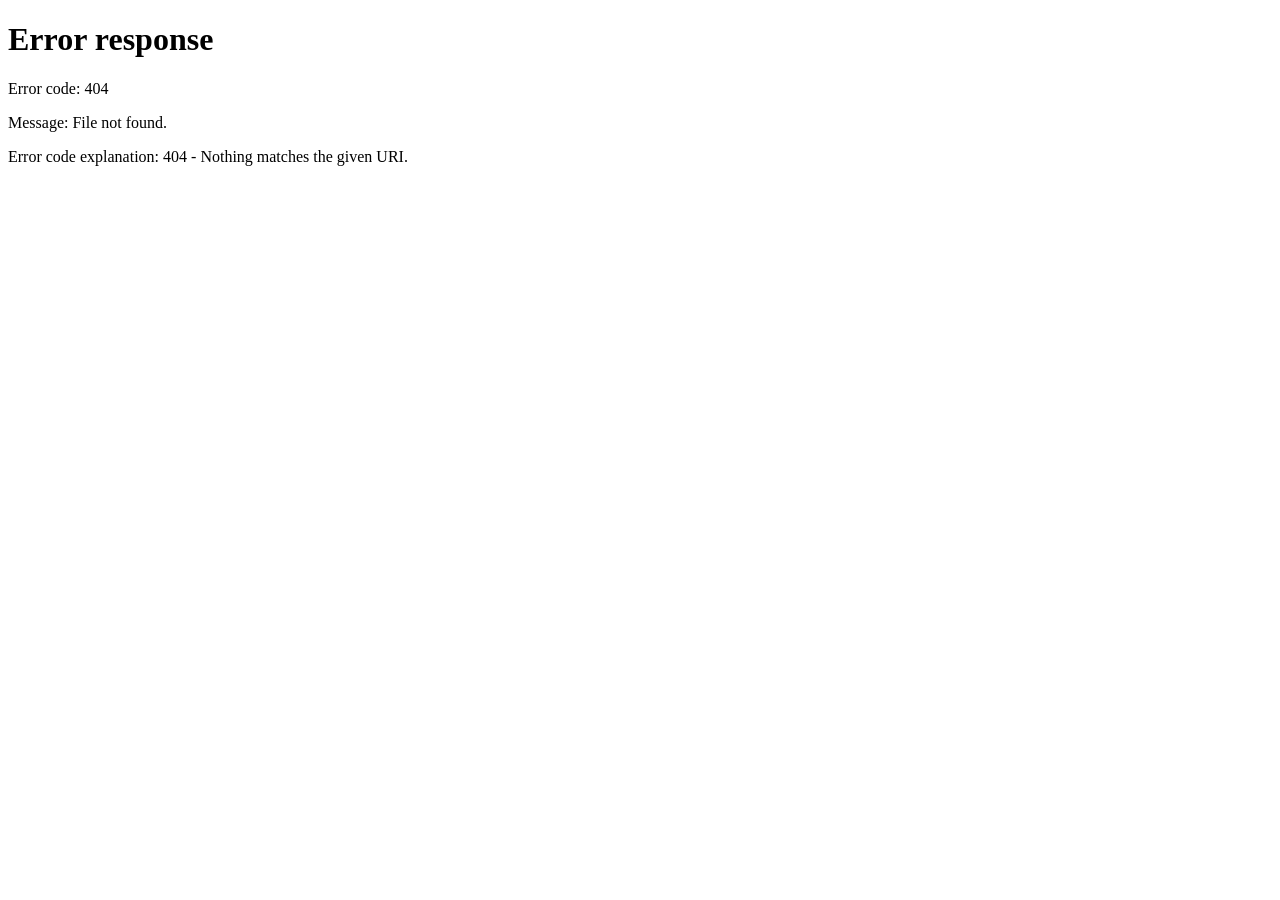
==== index.html @ ad3a66dc "Add root AdSense ads.txt" ====
<!DOCTYPE html>
<html lang="en">
<head>
  <meta charset="UTF-8">
  <meta name="viewport" content="width=device-width, initial-scale=1.0">
  <title>ELEMENTAL RUN</title>
  <meta name="description" content="Play ELEMENTAL RUN in your browser.">
  <meta name="google-adsense-account" content="ca-pub-4666514897532022">
  <meta http-equiv="refresh" content="0; url=/elemental-run-browser-v1.3/">
  <link rel="canonical" href="https://shephhh.github.io/elemental-run-browser-v1.3/">
  <script async src="https://pagead2.googlesyndication.com/pagead/js/adsbygoogle.js?client=ca-pub-4666514897532022" crossorigin="anonymous"></script>
</head>
<body>
  <p>Opening <a href="/elemental-run-browser-v1.3/">ELEMENTAL RUN</a>…</p>
</body>
</html>
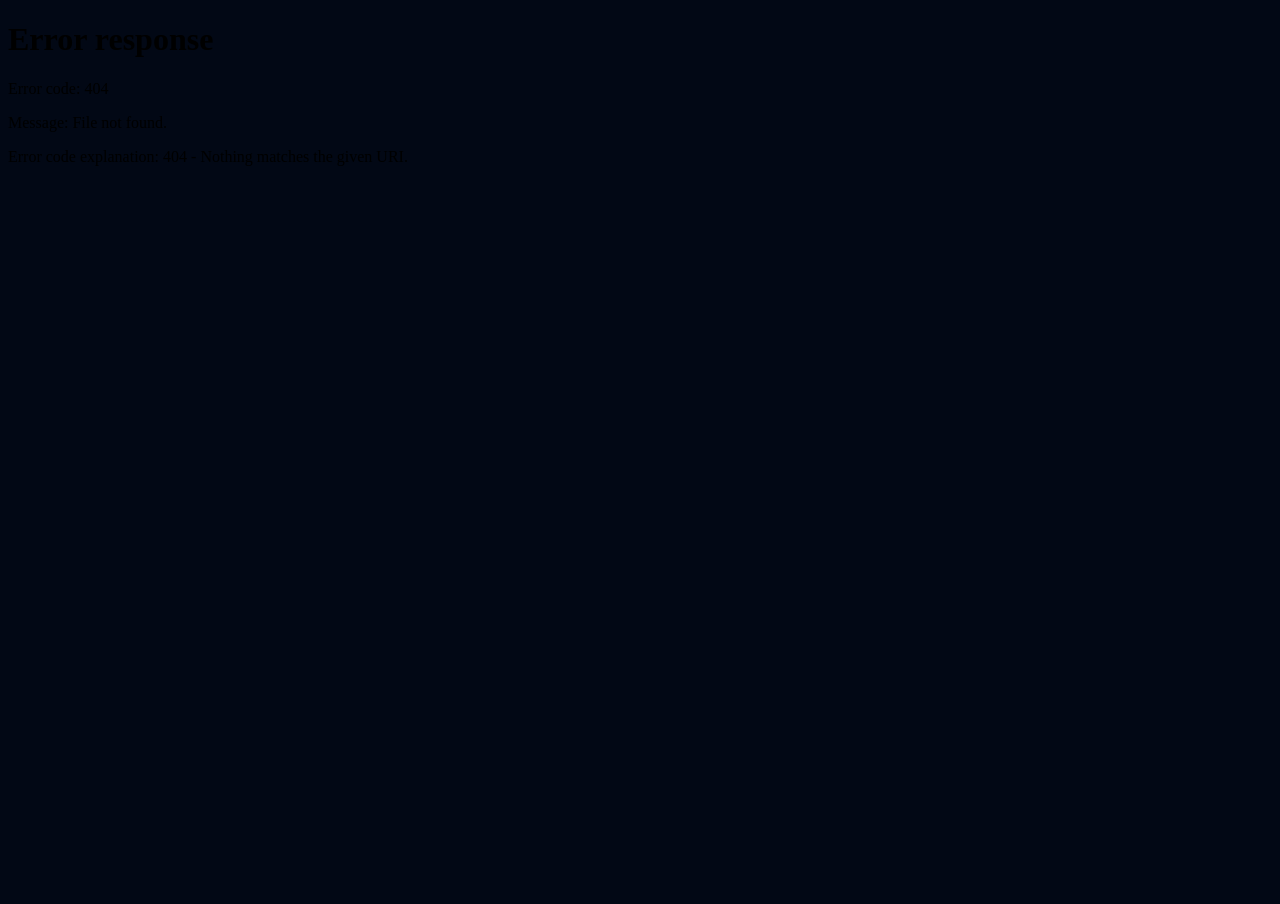
==== commit 808cf05b: "Fix site name signals and load game at root" ====
--- a/index.html
+++ b/index.html
@@ -5,12 +5,54 @@
   <meta name="viewport" content="width=device-width, initial-scale=1.0">
   <title>ELEMENTAL RUN</title>
   <meta name="description" content="Play ELEMENTAL RUN in your browser.">
+  <meta name="application-name" content="ELEMENTAL RUN">
+  <meta name="robots" content="index,follow,max-image-preview:large,max-snippet:-1,max-video-preview:-1">
   <meta name="google-adsense-account" content="ca-pub-4666514897532022">
-  <meta http-equiv="refresh" content="0; url=/elemental-run-browser-v1.3/">
-  <link rel="canonical" href="https://shephhh.github.io/elemental-run-browser-v1.3/">
+  <link rel="canonical" href="https://shephhh.github.io/">
+  <link rel="icon" href="/elemental-run-browser-v1.3/assets/elemental-run-icon.png" type="image/png">
+  <link rel="apple-touch-icon" href="/elemental-run-browser-v1.3/assets/elemental-run-icon.png">
+  <meta property="og:type" content="website">
+  <meta property="og:site_name" content="ELEMENTAL RUN">
+  <meta property="og:title" content="ELEMENTAL RUN">
+  <meta property="og:description" content="Play ELEMENTAL RUN in your browser.">
+  <meta property="og:url" content="https://shephhh.github.io/">
+  <meta property="og:image" content="https://shephhh.github.io/elemental-run-browser-v1.3/assets/elemental-run-icon.png">
+  <meta name="twitter:card" content="summary">
+  <meta name="twitter:title" content="ELEMENTAL RUN">
+  <meta name="twitter:description" content="Play ELEMENTAL RUN in your browser.">
+  <meta name="twitter:image" content="https://shephhh.github.io/elemental-run-browser-v1.3/assets/elemental-run-icon.png">
   <script async src="https://pagead2.googlesyndication.com/pagead/js/adsbygoogle.js?client=ca-pub-4666514897532022" crossorigin="anonymous"></script>
+  <script type="application/ld+json">
+    {
+      "@context": "https://schema.org",
+      "@type": "WebSite",
+      "name": "ELEMENTAL RUN",
+      "alternateName": "Elemental Run",
+      "url": "https://shephhh.github.io/"
+    }
+  </script>
+  <style>
+    html,
+    body,
+    iframe {
+      width: 100%;
+      height: 100%;
+      margin: 0;
+      border: 0;
+      overflow: hidden;
+      background: #020815;
+    }
+  </style>
 </head>
 <body>
-  <p>Opening <a href="/elemental-run-browser-v1.3/">ELEMENTAL RUN</a>…</p>
+  <iframe
+    src="/elemental-run-browser-v1.3/"
+    title="ELEMENTAL RUN"
+    allow="autoplay; fullscreen; gamepad"
+    allowfullscreen
+  ></iframe>
+  <noscript>
+    <p><a href="/elemental-run-browser-v1.3/">Play ELEMENTAL RUN</a></p>
+  </noscript>
 </body>
 </html>
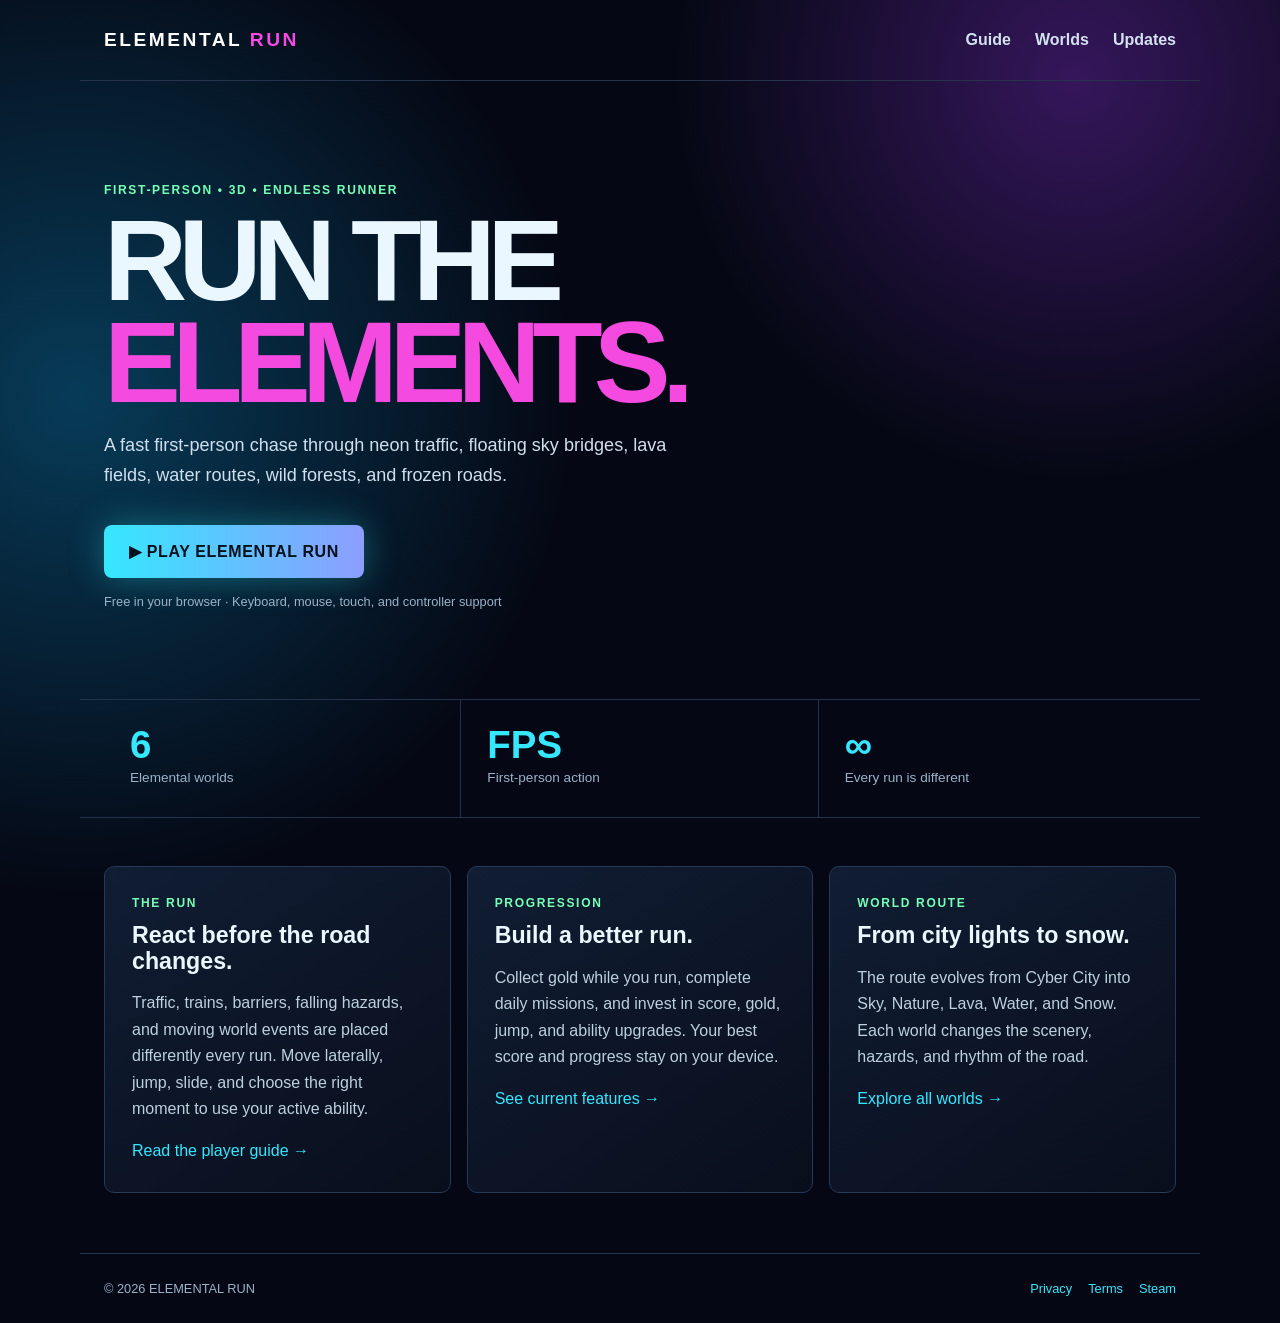
==== commit 714a0f6b: "Add playable Elemental Run content hub" ====
--- a/index.html
+++ b/index.html
@@ -1,58 +1,37 @@
-<!DOCTYPE html>
+<!doctype html>
 <html lang="en">
 <head>
-  <meta charset="UTF-8">
-  <meta name="viewport" content="width=device-width, initial-scale=1.0">
-  <title>ELEMENTAL RUN</title>
-  <meta name="description" content="Play ELEMENTAL RUN in your browser.">
-  <meta name="application-name" content="ELEMENTAL RUN">
+  <meta charset="utf-8">
+  <meta name="viewport" content="width=device-width,initial-scale=1">
+  <title>ELEMENTAL RUN — First-Person Endless Runner</title>
+  <meta name="description" content="Play ELEMENTAL RUN, a first-person 3D endless runner. Dodge city traffic, master six elemental worlds, collect gold, and unlock upgrades.">
+  <meta name="google-adsense-account" content="ca-pub-4666514897532022">
   <meta name="robots" content="index,follow,max-image-preview:large,max-snippet:-1,max-video-preview:-1">
-  <meta name="google-adsense-account" content="ca-pub-4666514897532022">
   <link rel="canonical" href="https://shephhh.github.io/">
   <link rel="icon" href="/elemental-run-browser-v1.3/assets/elemental-run-icon.png" type="image/png">
-  <link rel="apple-touch-icon" href="/elemental-run-browser-v1.3/assets/elemental-run-icon.png">
-  <meta property="og:type" content="website">
-  <meta property="og:site_name" content="ELEMENTAL RUN">
-  <meta property="og:title" content="ELEMENTAL RUN">
-  <meta property="og:description" content="Play ELEMENTAL RUN in your browser.">
-  <meta property="og:url" content="https://shephhh.github.io/">
-  <meta property="og:image" content="https://shephhh.github.io/elemental-run-browser-v1.3/assets/elemental-run-icon.png">
-  <meta name="twitter:card" content="summary">
-  <meta name="twitter:title" content="ELEMENTAL RUN">
-  <meta name="twitter:description" content="Play ELEMENTAL RUN in your browser.">
-  <meta name="twitter:image" content="https://shephhh.github.io/elemental-run-browser-v1.3/assets/elemental-run-icon.png">
+  <link rel="stylesheet" href="/site.css">
   <script async src="https://pagead2.googlesyndication.com/pagead/js/adsbygoogle.js?client=ca-pub-4666514897532022" crossorigin="anonymous"></script>
-  <script type="application/ld+json">
-    {
-      "@context": "https://schema.org",
-      "@type": "WebSite",
-      "name": "ELEMENTAL RUN",
-      "alternateName": "Elemental Run",
-      "url": "https://shephhh.github.io/"
-    }
-  </script>
-  <style>
-    html,
-    body,
-    iframe {
-      width: 100%;
-      height: 100%;
-      margin: 0;
-      border: 0;
-      overflow: hidden;
-      background: #020815;
-    }
-  </style>
+  <script type="application/ld+json">{"@context":"https://schema.org","@type":"VideoGame","name":"ELEMENTAL RUN","genre":["Endless runner","Action","Racing"],"gamePlatform":"Web browser","description":"A first-person 3D endless runner across six elemental worlds.","url":"https://shephhh.github.io/"}</script>
 </head>
 <body>
-  <iframe
-    src="/elemental-run-browser-v1.3/"
-    title="ELEMENTAL RUN"
-    allow="autoplay; fullscreen; gamepad"
-    allowfullscreen
-  ></iframe>
-  <noscript>
-    <p><a href="/elemental-run-browser-v1.3/">Play ELEMENTAL RUN</a></p>
-  </noscript>
+  <header class="topbar"><a class="brand" href="/">ELEMENTAL <span>RUN</span></a><nav aria-label="Site"><a href="/guides.html">Guide</a><a href="/worlds.html">Worlds</a><a href="/updates.html">Updates</a></nav></header>
+  <main id="site-content">
+    <section class="hero">
+      <p class="eyebrow">FIRST-PERSON • 3D • ENDLESS RUNNER</p>
+      <h1>RUN THE <em>ELEMENTS.</em></h1>
+      <p class="lead">A fast first-person chase through neon traffic, floating sky bridges, lava fields, water routes, wild forests, and frozen roads.</p>
+      <button class="play" id="play-game" type="button">▶ PLAY ELEMENTAL RUN</button>
+      <p class="micro">Free in your browser · Keyboard, mouse, touch, and controller support</p>
+    </section>
+    <section class="stats" aria-label="Game features"><div><strong>6</strong><span>Elemental worlds</span></div><div><strong>FPS</strong><span>First-person action</span></div><div><strong>∞</strong><span>Every run is different</span></div></section>
+    <section class="content-grid">
+      <article><p class="eyebrow">THE RUN</p><h2>React before the road changes.</h2><p>Traffic, trains, barriers, falling hazards, and moving world events are placed differently every run. Move laterally, jump, slide, and choose the right moment to use your active ability.</p><a href="/guides.html">Read the player guide →</a></article>
+      <article><p class="eyebrow">PROGRESSION</p><h2>Build a better run.</h2><p>Collect gold while you run, complete daily missions, and invest in score, gold, jump, and ability upgrades. Your best score and progress stay on your device.</p><a href="/updates.html">See current features →</a></article>
+      <article><p class="eyebrow">WORLD ROUTE</p><h2>From city lights to snow.</h2><p>The route evolves from Cyber City into Sky, Nature, Lava, Water, and Snow. Each world changes the scenery, hazards, and rhythm of the road.</p><a href="/worlds.html">Explore all worlds →</a></article>
+    </section>
+  </main>
+  <section id="game-shell" hidden aria-label="ELEMENTAL RUN game"><button id="close-game" type="button" aria-label="Close game">×</button><iframe id="game-frame" title="ELEMENTAL RUN" allow="autoplay; fullscreen; gamepad" allowfullscreen></iframe></section>
+  <footer><span>© 2026 ELEMENTAL RUN</span><a href="/privacy.html">Privacy</a><a href="/terms.html">Terms</a><a href="https://store.steampowered.com/app/4721080/ELEMENTAL_RUN/">Steam</a></footer>
+  <script>const shell=document.getElementById('game-shell'),frame=document.getElementById('game-frame');document.getElementById('play-game').onclick=()=>{frame.src='/elemental-run-browser-v1.3/';shell.hidden=false;document.body.classList.add('playing')};document.getElementById('close-game').onclick=()=>{shell.hidden=true;frame.src='';document.body.classList.remove('playing')};</script>
 </body>
 </html>
--- a/site.css
+++ b/site.css
@@ -0,0 +1 @@
+:root{--ink:#eaf7ff;--muted:#9bb2c8;--bg:#050814;--panel:#0b1527;--cyan:#35e7ff;--pink:#f44adf;--lime:#77ffb6}*{box-sizing:border-box}html{background:var(--bg)}body{margin:0;color:var(--ink);font:16px/1.65 Arial,Helvetica,sans-serif;background:radial-gradient(circle at 84% 6%,#35165b 0,transparent 25rem),radial-gradient(circle at 6% 30%,#073b58 0,transparent 31rem),var(--bg)}a{color:var(--cyan);text-decoration:none}a:hover{text-decoration:underline}.topbar,footer{max-width:1120px;margin:auto;display:flex;align-items:center;justify-content:space-between;padding:24px}.topbar{border-bottom:1px solid #25334b}.brand{font-size:1.2rem;font-weight:900;letter-spacing:.13em;color:white}.brand span{color:var(--pink)}nav{display:flex;gap:24px}nav a{color:#d3e2ef;font-weight:bold}.hero{max-width:1120px;margin:auto;padding:100px 24px 74px;background-image:linear-gradient(90deg,transparent 0 48%,rgba(53,231,255,.08) 48% 48.2%,transparent 48.2%),linear-gradient(0deg,transparent 0 48%,rgba(244,74,223,.07) 48% 48.2%,transparent 48.2%);background-size:62px 62px}.eyebrow{margin:0 0 10px;color:var(--lime);font-size:.75rem;font-weight:800;letter-spacing:.14em}.hero h1{max-width:780px;margin:0;font-size:clamp(3.2rem,9vw,7.8rem);line-height:.88;letter-spacing:-.075em}.hero h1 em{color:var(--pink);font-style:normal}.lead{max-width:600px;font-size:1.13rem;color:#d0dfed}.play{display:inline-block;margin-top:16px;border:0;border-radius:8px;padding:17px 25px;background:linear-gradient(90deg,var(--cyan),#8c9dff);box-shadow:0 0 34px #29dbe45c;color:#04111c;font-size:1rem;font-weight:900;letter-spacing:.04em;cursor:pointer}.play:hover{filter:brightness(1.15);transform:translateY(-1px);text-decoration:none}.micro{color:var(--muted);font-size:.8rem}.stats,.content-grid,.article{max-width:1120px;margin:auto;padding-left:24px;padding-right:24px}.stats{display:grid;grid-template-columns:repeat(3,1fr);border-top:1px solid #24334b;border-bottom:1px solid #24334b}.stats div{padding:26px;border-right:1px solid #24334b}.stats div:last-child{border:0}.stats strong{display:block;color:var(--cyan);font-size:2.4rem;line-height:1}.stats span{color:var(--muted);font-size:.85rem}.content-grid{display:grid;grid-template-columns:repeat(3,1fr);gap:16px;padding-top:48px;padding-bottom:60px}.content-grid article{min-height:290px;padding:27px;background:linear-gradient(145deg,#101d33,#090e1c);border:1px solid #263957;border-radius:10px}.content-grid h2,.article h2{font-size:1.45rem;line-height:1.1;margin:.2rem 0 1rem}.content-grid p:not(.eyebrow),.article p{color:#bdd0de}.article{max-width:820px;padding-top:72px;padding-bottom:74px}.article h1{font-size:clamp(2.5rem,7vw,5.6rem);line-height:.95;margin:.1rem 0 2rem;letter-spacing:-.06em}.article h2{color:#fff;margin-top:2.6rem}footer{border-top:1px solid #25334b;color:var(--muted);gap:16px;justify-content:flex-start;font-size:.8rem}footer span{margin-right:auto}#game-shell{position:fixed;z-index:10;inset:0;background:#020815}#game-shell iframe{width:100%;height:100%;border:0}#close-game{position:absolute;z-index:2;right:13px;top:9px;width:38px;height:38px;border:1px solid #61eaff;background:#061225e8;color:#fff;border-radius:50%;font-size:26px;cursor:pointer}.playing{overflow:hidden}@media(max-width:680px){.topbar{padding:18px}.topbar nav{gap:12px;font-size:.82rem}.hero{padding:74px 22px 55px}.content-grid{grid-template-columns:1fr;padding-top:28px}.content-grid article{min-height:0}.stats div{padding:20px 12px}.stats strong{font-size:1.8rem}footer{flex-wrap:wrap;padding:20px}footer span{width:100%}}
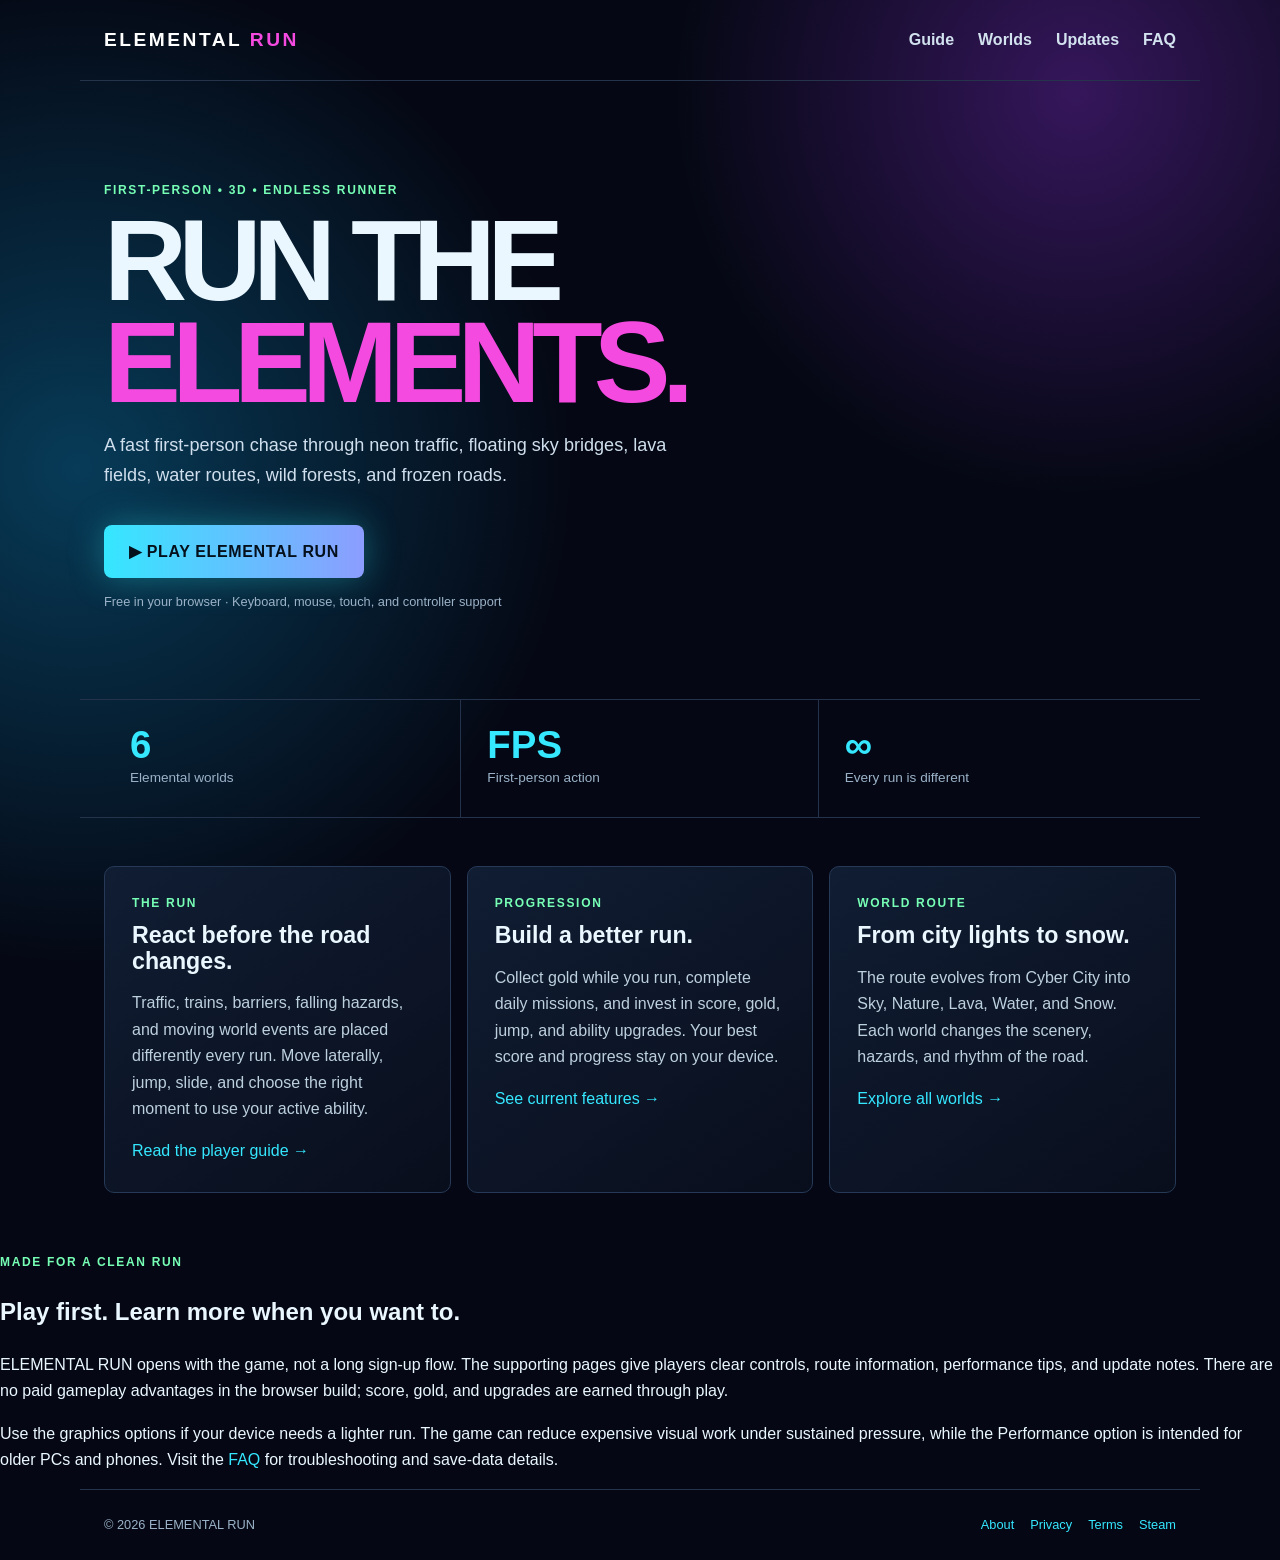
==== commit 48050043: "Expand Elemental Run publisher content and player support" ====
--- a/index.html
+++ b/index.html
@@ -14,7 +14,7 @@
   <script type="application/ld+json">{"@context":"https://schema.org","@type":"VideoGame","name":"ELEMENTAL RUN","genre":["Endless runner","Action","Racing"],"gamePlatform":"Web browser","description":"A first-person 3D endless runner across six elemental worlds.","url":"https://shephhh.github.io/"}</script>
 </head>
 <body>
-  <header class="topbar"><a class="brand" href="/">ELEMENTAL <span>RUN</span></a><nav aria-label="Site"><a href="/guides.html">Guide</a><a href="/worlds.html">Worlds</a><a href="/updates.html">Updates</a></nav></header>
+  <header class="topbar"><a class="brand" href="/">ELEMENTAL <span>RUN</span></a><nav aria-label="Site"><a href="/guides.html">Guide</a><a href="/worlds.html">Worlds</a><a href="/updates.html">Updates</a><a href="/faq.html">FAQ</a></nav></header>
   <main id="site-content">
     <section class="hero">
       <p class="eyebrow">FIRST-PERSON • 3D • ENDLESS RUNNER</p>
@@ -29,9 +29,10 @@
       <article><p class="eyebrow">PROGRESSION</p><h2>Build a better run.</h2><p>Collect gold while you run, complete daily missions, and invest in score, gold, jump, and ability upgrades. Your best score and progress stay on your device.</p><a href="/updates.html">See current features →</a></article>
       <article><p class="eyebrow">WORLD ROUTE</p><h2>From city lights to snow.</h2><p>The route evolves from Cyber City into Sky, Nature, Lava, Water, and Snow. Each world changes the scenery, hazards, and rhythm of the road.</p><a href="/worlds.html">Explore all worlds →</a></article>
     </section>
+    <section class="feature-copy"><p class="eyebrow">MADE FOR A CLEAN RUN</p><h2>Play first. Learn more when you want to.</h2><p>ELEMENTAL RUN opens with the game, not a long sign-up flow. The supporting pages give players clear controls, route information, performance tips, and update notes. There are no paid gameplay advantages in the browser build; score, gold, and upgrades are earned through play.</p><p>Use the graphics options if your device needs a lighter run. The game can reduce expensive visual work under sustained pressure, while the Performance option is intended for older PCs and phones. Visit the <a href="/faq.html">FAQ</a> for troubleshooting and save-data details.</p></section>
   </main>
   <section id="game-shell" hidden aria-label="ELEMENTAL RUN game"><button id="close-game" type="button" aria-label="Close game">×</button><iframe id="game-frame" title="ELEMENTAL RUN" allow="autoplay; fullscreen; gamepad" allowfullscreen></iframe></section>
-  <footer><span>© 2026 ELEMENTAL RUN</span><a href="/privacy.html">Privacy</a><a href="/terms.html">Terms</a><a href="https://store.steampowered.com/app/4721080/ELEMENTAL_RUN/">Steam</a></footer>
+  <footer><span>© 2026 ELEMENTAL RUN</span><a href="/about.html">About</a><a href="/privacy.html">Privacy</a><a href="/terms.html">Terms</a><a href="https://store.steampowered.com/app/4721080/ELEMENTAL_RUN/">Steam</a></footer>
   <script>const shell=document.getElementById('game-shell'),frame=document.getElementById('game-frame');document.getElementById('play-game').onclick=()=>{frame.src='/elemental-run-browser-v1.3/';shell.hidden=false;document.body.classList.add('playing')};document.getElementById('close-game').onclick=()=>{shell.hidden=true;frame.src='';document.body.classList.remove('playing')};</script>
 </body>
 </html>
